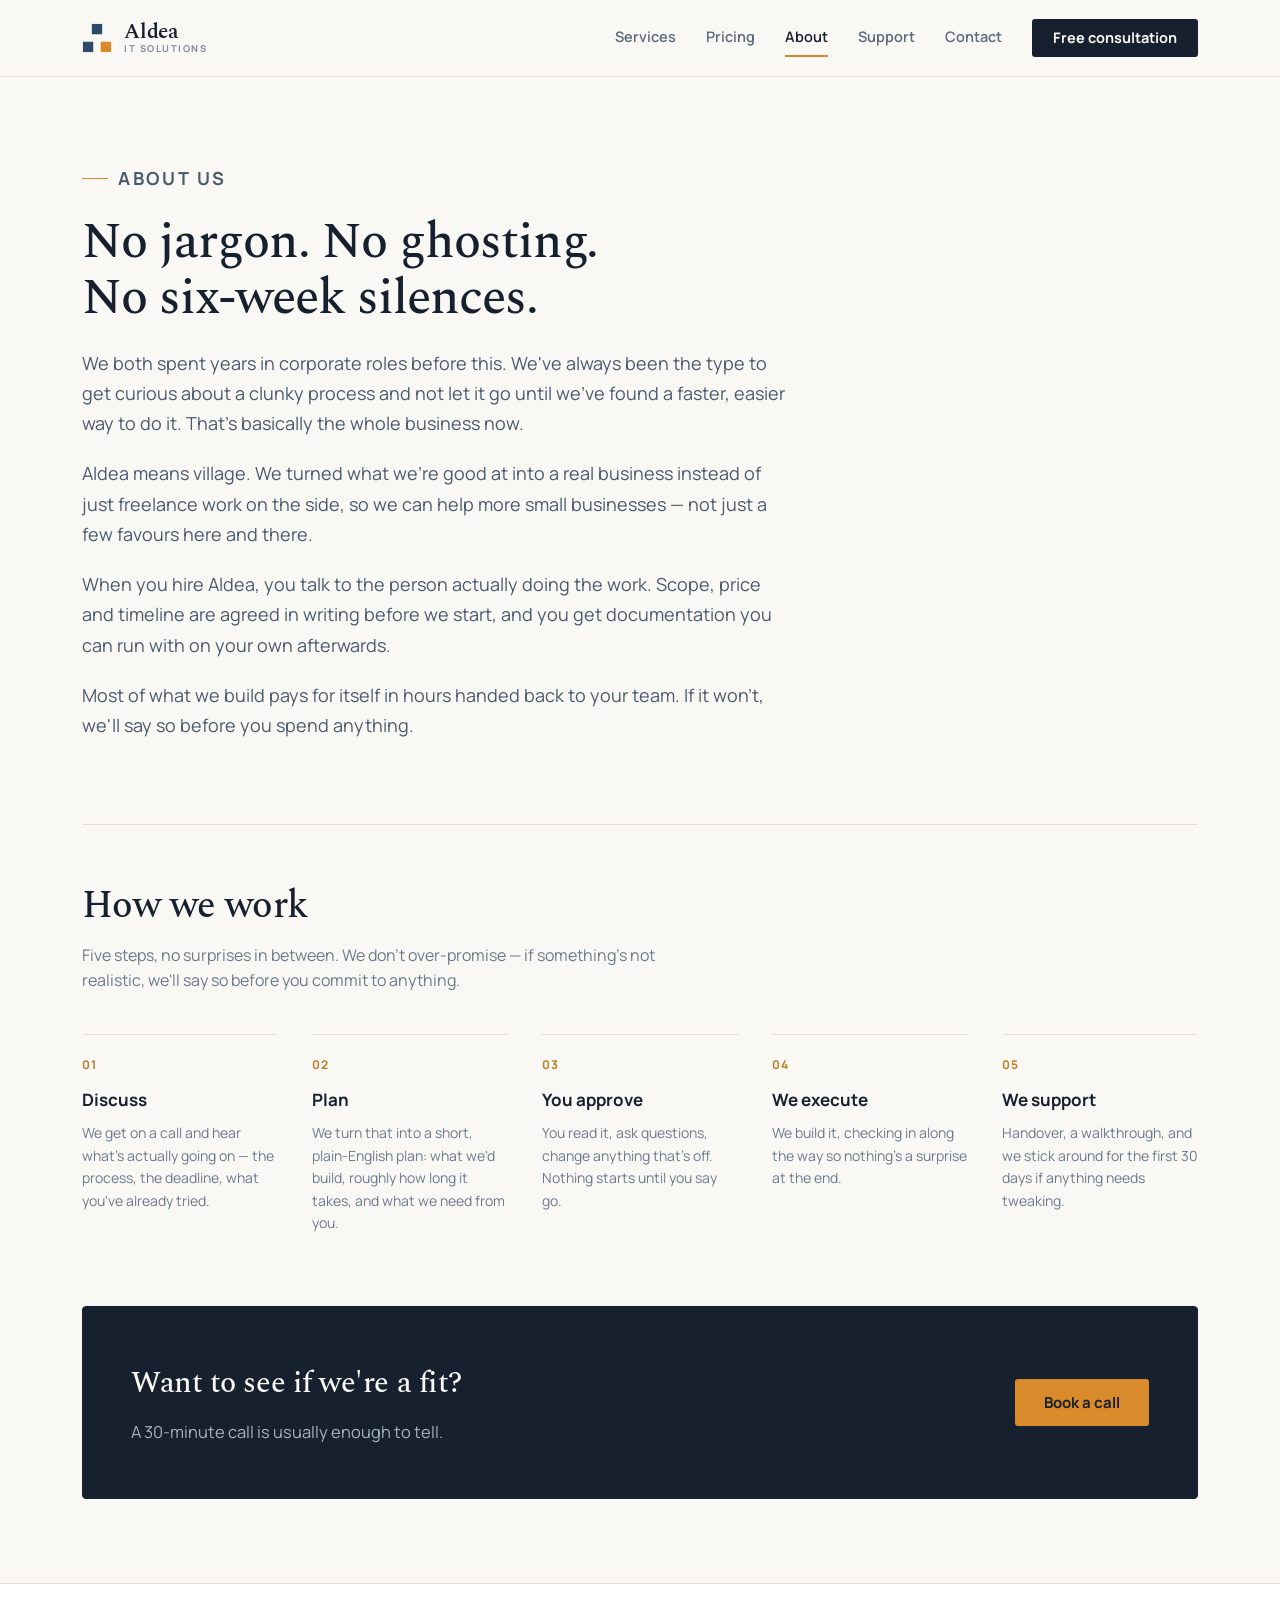
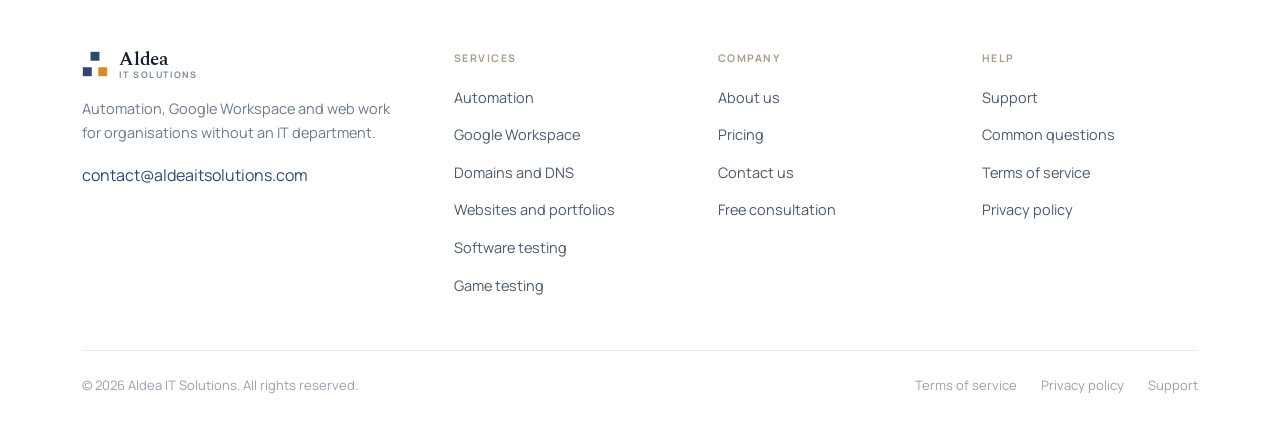
==== about.html @ 559ce342 "Initial commit: Aldea IT Solutions website Co-Authored-By: Claude Sonnet 5 <noreply@anthropic.com>" ====
<!DOCTYPE html>
<html lang="en">
<head>
  <meta charset="utf-8">
  <meta name="viewport" content="width=device-width, initial-scale=1">
  <title>About — Aldea IT Solutions</title>
  <meta name="description" content="No jargon, no ghosting, no six-week silences. Aldea is a two-person IT team — when you hire us, you talk to the person doing the work, with scope and price agreed in writing first.">
  <link rel="icon" href="assets/favicon.svg" type="image/svg+xml">
  <link rel="preconnect" href="https://fonts.googleapis.com">
  <link rel="preconnect" href="https://fonts.gstatic.com" crossorigin>
  <link href="https://fonts.googleapis.com/css2?family=Manrope:wght@400;500;600;700&family=Spectral:ital,wght@0,400;0,500;0,600;1,400&display=swap" rel="stylesheet">
  <link rel="stylesheet" href="assets/styles.css">
  <link href="https://assets.calendly.com/assets/external/widget.css" rel="stylesheet">
  <script src="https://assets.calendly.com/assets/external/widget.js" type="text/javascript" async></script>
</head>
<body>

  <header class="site-header">
    <div class="wrap site-header__inner">
      <a class="brand" href="index.html" aria-label="Aldea IT Solutions — home">
        <svg class="brand__mark" viewBox="0 0 32 32" fill="none" aria-hidden="true">
          <rect x="10.5" y="1" width="11" height="11" fill="#2E4A6B"/>
          <rect x="1" y="20" width="11" height="11" fill="#2E4A6B"/>
          <rect x="20" y="20" width="11" height="11" fill="#D98A2B"/>
        </svg>
        <span class="brand__text">
          <span class="brand__name">Aldea</span>
          <span class="brand__sub">IT Solutions</span>
        </span>
      </a>
      <button class="nav-toggle" type="button" aria-expanded="false" aria-controls="primary-nav" aria-label="Open menu"><span></span></button>
      <nav class="nav" id="primary-nav" aria-label="Primary">
        <a class="nav__link" href="services.html">Services</a>
        <a class="nav__link" href="pricing.html">Pricing</a>
        <a class="nav__link" href="about.html" aria-current="page">About</a>
        <a class="nav__link" href="support.html">Support</a>
        <a class="nav__link" href="contact.html">Contact</a>
        <a class="nav__cta btn btn--dark btn--sm" href="contact.html" onclick="Calendly.initPopupWidget({url:'https://calendly.com/aldeaitsolutions'});return false;">Free consultation</a>
      </nav>
    </div>
  </header>

  <main>
    <section class="section" style="padding-bottom:0">
      <div class="wrap">
        <div class="about-grid">
          <p class="eyebrow">About us</p>
          <h1 class="page-title" style="margin-top:20px">No jargon. No ghosting. No six-week silences.</h1>
          <p>We both spent years in corporate roles before this. We've always been the type to get curious about a clunky process and not let it go until we've found a faster, easier way to do it. That's basically the whole business now.</p>
          <p>Aldea means village. We turned what we're good at into a real business instead of just freelance work on the side, so we can help more small businesses &mdash; not just a few favours here and there.</p>
          <p>When you hire Aldea, you talk to the person actually doing the work. Scope, price and timeline are agreed in writing before we start, and you get documentation you can run with on your own afterwards.</p>
          <p>Most of what we build pays for itself in hours handed back to your team. If it won't, we'll say so before you spend anything.</p>
        </div>
      </div>
    </section>

    <section class="section">
      <div class="wrap">
        <div style="border-top:1px solid var(--border);padding-top:60px">
          <h2 class="section-title" style="margin-bottom:14px">How we work</h2>
          <p style="font-size:16px;color:var(--text-3);line-height:1.6;margin-bottom:40px;max-width:38em;">Five steps, no surprises in between. We don't over-promise &mdash; if something's not realistic, we'll say so before you commit to anything.</p>
          <div class="steps steps--light steps--five">
            <div class="step">
              <div class="step__n">01</div>
              <div class="step__title">Discuss</div>
              <p class="step__body">We get on a call and hear what's actually going on &mdash; the process, the deadline, what you've already tried.</p>
            </div>
            <div class="step">
              <div class="step__n">02</div>
              <div class="step__title">Plan</div>
              <p class="step__body">We turn that into a short, plain-English plan: what we'd build, roughly how long it takes, and what we need from you.</p>
            </div>
            <div class="step">
              <div class="step__n">03</div>
              <div class="step__title">You approve</div>
              <p class="step__body">You read it, ask questions, change anything that's off. Nothing starts until you say go.</p>
            </div>
            <div class="step">
              <div class="step__n">04</div>
              <div class="step__title">We execute</div>
              <p class="step__body">We build it, checking in along the way so nothing's a surprise at the end.</p>
            </div>
            <div class="step">
              <div class="step__n">05</div>
              <div class="step__title">We support</div>
              <p class="step__body">Handover, a walkthrough, and we stick around for the first 30 days if anything needs tweaking.</p>
            </div>
          </div>
        </div>

        <div class="cta-band cta-band--dark" style="margin-top:72px">
          <div>
            <h2 class="cta-band__title">Want to see if we're a fit?</h2>
            <p class="cta-band__text">A 30-minute call is usually enough to tell.</p>
          </div>
          <a class="btn btn--accent" href="contact.html" onclick="Calendly.initPopupWidget({url:'https://calendly.com/aldeaitsolutions'});return false;">Book a call</a>
        </div>
      </div>
    </section>
  </main>

  <footer class="site-footer">
    <div class="wrap">
      <div class="site-footer__grid">
        <div class="foot-brand">
          <div class="foot-brand__row">
            <svg class="brand__mark" viewBox="0 0 32 32" fill="none" aria-hidden="true">
              <rect x="10.5" y="1" width="11" height="11" fill="#2E4A6B"/>
              <rect x="1" y="20" width="11" height="11" fill="#2E4A6B"/>
              <rect x="20" y="20" width="11" height="11" fill="#D98A2B"/>
            </svg>
            <span class="brand__text">
              <span class="brand__name">Aldea</span>
              <span class="brand__sub">IT Solutions</span>
            </span>
          </div>
          <p>Automation, Google Workspace and web work for organisations without an IT department.</p>
          <a href="mailto:contact@aldeaitsolutions.com">contact@aldeaitsolutions.com</a>
        </div>
        <div class="foot-col">
          <div class="foot-col__head">Services</div>
          <ul>
            <li><a href="services.html">Automation</a></li>
            <li><a href="services.html">Google Workspace</a></li>
            <li><a href="services.html">Domains and DNS</a></li>
            <li><a href="services.html">Websites and portfolios</a></li>
            <li><a href="services.html">Software testing</a></li>
            <li><a href="services.html">Game testing</a></li>
          </ul>
        </div>
        <div class="foot-col">
          <div class="foot-col__head">Company</div>
          <ul>
            <li><a href="about.html">About us</a></li>
            <li><a href="pricing.html">Pricing</a></li>
            <li><a href="contact.html">Contact us</a></li>
            <li><a href="contact.html">Free consultation</a></li>
          </ul>
        </div>
        <div class="foot-col">
          <div class="foot-col__head">Help</div>
          <ul>
            <li><a href="support.html">Support</a></li>
            <li><a href="support.html">Common questions</a></li>
            <li><a href="terms.html">Terms of service</a></li>
            <li><a href="privacy.html">Privacy policy</a></li>
          </ul>
        </div>
      </div>
      <div class="foot-bottom">
        <span>&copy; <span data-year>2026</span> Aldea IT Solutions. All rights reserved.</span>
        <div class="foot-bottom__links">
          <a href="terms.html">Terms of service</a>
          <a href="privacy.html">Privacy policy</a>
          <a href="support.html">Support</a>
        </div>
      </div>
    </div>
  </footer>

  <script src="assets/main.js"></script>
</body>
</html>
---- assets/styles.css ----
/* =========================================================================
   Aldea IT Solutions — site styles
   Design tokens taken from the Claude Design mockup (Aldea IT Solutions.dc.html)
   ========================================================================= */

:root {
  /* Surfaces */
  --bg: #FAF8F4;
  --bg-warm: #F4F1EA;
  --surface: #FFFFFF;
  --ink: #16202E;          /* near-black; also the dark section background */

  /* Brand */
  --navy: #2E4A6B;
  --navy-deep: #16202E;
  --amber: #D98A2B;
  --amber-deep: #C07A1F;

  /* Text */
  --text: #16202E;
  --text-2: #4A5A6D;
  --text-3: #6B7A8C;
  --muted: #7C8A9B;
  --muted-2: #96A2B0;
  --tag: #A99C88;

  /* Lines */
  --border: #E4DED4;
  --border-soft: #EFEBE3;
  --border-strong: #C9C1B4;
  --field-border: #DCD5C9;

  /* Dark section */
  --on-dark: #FAF8F4;
  --on-dark-2: #A7B3C1;
  --on-dark-border: #3A4757;

  --radius: 4px;
  --radius-sm: 3px;
  --wrap: 1180px;
  --pad: 32px;

  --serif: "Spectral", Georgia, "Times New Roman", serif;
  --sans: "Manrope", system-ui, -apple-system, "Segoe UI", Roboto, sans-serif;
}

/* ---------- Reset-ish ---------- */
*, *::before, *::after { box-sizing: border-box; }
html { -webkit-text-size-adjust: 100%; scroll-behavior: smooth; }
body {
  margin: 0;
  font-family: var(--sans);
  font-size: 16px;
  line-height: 1.6;
  color: var(--text);
  background: var(--bg);
  -webkit-font-smoothing: antialiased;
  text-rendering: optimizeLegibility;
}
img, svg { max-width: 100%; display: block; }
a { color: var(--navy); text-decoration: none; }
a:hover { color: var(--amber-deep); }
h1, h2, h3, h4, p { margin: 0; }
input, textarea, select, button { font-family: inherit; font-size: inherit; color: inherit; }
::selection { background: #F1DDBD; }
:focus-visible { outline: 2px solid var(--navy); outline-offset: 2px; border-radius: 2px; }

/* ---------- Layout helpers ---------- */
.wrap { max-width: var(--wrap); margin: 0 auto; padding: 0 var(--pad); }
.section { padding: 84px 0; }
.section--tight { padding: 60px 0; }
.section--dark { background: var(--ink); color: var(--on-dark); }
.section--warm { background: var(--bg-warm); border-block: 1px solid var(--border); }
.stack > * + * { margin-top: 1rem; }
.center { text-align: center; }

.eyebrow {
  display: inline-flex; align-items: center; gap: 10px;
  font-size: 11.5px; font-weight: 700; letter-spacing: 0.15em;
  text-transform: uppercase; color: var(--amber-deep); margin: 0;
}
.eyebrow::before {
  content: ""; width: 26px; height: 1px; background: var(--amber); flex: none;
}
.eyebrow--plain::before { display: none; }

.section-title {
  font-family: var(--serif); font-weight: 500; letter-spacing: -0.015em;
  font-size: clamp(28px, 3.4vw, 38px); line-height: 1.15; text-wrap: balance;
}
.section-lead {
  font-size: 17px; color: var(--text-3); line-height: 1.6; max-width: 34em;
  margin-top: 14px;
}
.section__head { margin-bottom: 44px; }
.section__head--row {
  display: flex; align-items: flex-end; justify-content: space-between;
  gap: 30px; flex-wrap: wrap;
}

.link-arrow {
  font-size: 14.5px; font-weight: 700; color: var(--navy);
  border-bottom: 1px solid var(--border-strong); padding-bottom: 2px;
  white-space: nowrap;
}
.link-arrow:hover { border-color: var(--navy); color: var(--navy); }

/* ---------- Buttons ---------- */
.btn {
  display: inline-block; cursor: pointer; border: 1px solid transparent;
  font-size: 15px; font-weight: 700; line-height: 1;
  padding: 15px 28px; border-radius: var(--radius-sm);
  transition: background-color .15s ease, border-color .15s ease, color .15s ease;
}
.btn--primary { background: var(--navy); color: var(--on-dark); }
.btn--primary:hover { background: var(--navy-deep); color: var(--on-dark); }
.btn--dark { background: var(--ink); color: var(--on-dark); }
.btn--dark:hover { background: var(--navy); color: var(--on-dark); }
.btn--accent { background: var(--amber); color: var(--ink); }
.btn--accent:hover { background: var(--amber-deep); color: var(--ink); }
.btn--outline { border-color: var(--border-strong); color: var(--ink); background: transparent; }
.btn--outline:hover { border-color: var(--ink); color: var(--ink); }
.btn--sm { padding: 11px 20px; font-size: 14.5px; }

/* ---------- Header ---------- */
.site-header {
  position: sticky; top: 0; z-index: 50;
  background: rgba(250, 248, 244, 0.92);
  backdrop-filter: blur(10px);
  -webkit-backdrop-filter: blur(10px);
  border-bottom: 1px solid var(--border);
}
.site-header__inner {
  height: 76px; display: flex; align-items: center; justify-content: space-between; gap: 28px;
}
.brand { display: flex; align-items: center; gap: 12px; }
.brand__mark { width: 30px; height: 30px; flex: none; }
.brand__text { display: flex; flex-direction: column; gap: 1px; line-height: 1; }
.brand__name {
  font-family: var(--serif); font-size: 21px; font-weight: 600;
  letter-spacing: -0.01em; color: var(--text);
}
.brand__sub {
  font-size: 9.5px; font-weight: 700; letter-spacing: 0.16em;
  text-transform: uppercase; color: var(--muted);
}

.nav { display: flex; align-items: center; gap: 30px; }
.nav__link {
  font-size: 14.5px; font-weight: 600; color: #5A6A7C;
  padding: 6px 0; border-bottom: 2px solid transparent;
}
.nav__link:hover { color: var(--text); }
.nav__link[aria-current="page"] { color: var(--text); border-bottom-color: var(--amber); }

.nav-toggle {
  display: none; width: 42px; height: 42px; border: 1px solid var(--border);
  background: var(--surface); border-radius: var(--radius-sm); cursor: pointer;
  padding: 0; align-items: center; justify-content: center;
}
.nav-toggle span, .nav-toggle span::before, .nav-toggle span::after {
  content: ""; display: block; width: 18px; height: 2px; background: var(--ink);
  transition: transform .2s ease, opacity .2s ease;
}
.nav-toggle span { position: relative; }
.nav-toggle span::before { position: absolute; top: -6px; left: 0; }
.nav-toggle span::after { position: absolute; top: 6px; left: 0; }
.nav-toggle[aria-expanded="true"] span { background: transparent; }
.nav-toggle[aria-expanded="true"] span::before { transform: translateY(6px) rotate(45deg); }
.nav-toggle[aria-expanded="true"] span::after { transform: translateY(-6px) rotate(-45deg); }

/* ---------- Hero ---------- */
.hero { padding: 92px 0 76px; }
.hero__grid {
  display: grid; grid-template-columns: 1.15fr 0.85fr; gap: 72px; align-items: start;
}
.hero__title {
  font-family: var(--serif); font-weight: 500; letter-spacing: -0.02em;
  font-size: clamp(38px, 4.6vw, 60px); line-height: 1.06; margin: 24px 0;
  text-wrap: pretty;
}
.hero__lead {
  font-size: 18.5px; line-height: 1.62; color: var(--text-2);
  max-width: 30em; margin-bottom: 34px; text-wrap: pretty;
}
.hero__actions { display: flex; gap: 14px; flex-wrap: wrap; margin-bottom: 30px; }
.hero__note { font-size: 13.5px; color: var(--muted); }

.hero__card {
  background: var(--surface); border: 1px solid var(--border);
  border-radius: var(--radius); padding: 30px 30px 24px;
}
.hero__card-head {
  font-size: 11.5px; font-weight: 700; letter-spacing: 0.14em;
  text-transform: uppercase; color: var(--muted); margin-bottom: 22px;
}

/* ---------- Checklist ---------- */
.checklist { display: flex; flex-direction: column; gap: 18px; list-style: none; margin: 0; padding: 0; }
.checklist li { display: grid; grid-template-columns: 20px 1fr; gap: 12px; align-items: start; }
.checklist svg { margin-top: 5px; }
.checklist b { display: block; font-size: 15px; font-weight: 700; line-height: 1.35; }
.checklist span { display: block; font-size: 13.5px; color: var(--text-3); line-height: 1.5; margin-top: 3px; }

/* ---------- Trust bar ---------- */
.trust { display: grid; grid-template-columns: repeat(3, 1fr); gap: 40px; padding: 34px 0; }
.trust__big {
  font-family: var(--serif); font-size: 25px; font-weight: 600; letter-spacing: -0.01em;
}
.trust__small { font-size: 14px; color: #5A6A7C; line-height: 1.5; margin-top: 5px; }

/* ---------- Problems ---------- */
.problems {
  display: grid; grid-template-columns: repeat(2, 1fr); gap: 1px;
  background: var(--border); border: 1px solid var(--border);
  border-radius: var(--radius); overflow: hidden;
}
.problem { background: var(--surface); padding: 34px; }
.problem__pain {
  font-family: var(--serif); font-size: 20px; font-weight: 500; line-height: 1.4;
  margin-bottom: 16px; text-wrap: pretty;
}
.problem__fix { display: flex; align-items: baseline; gap: 9px; }
.problem__fix b {
  font-size: 10.5px; font-weight: 700; letter-spacing: 0.13em; text-transform: uppercase;
  color: var(--amber-deep); white-space: nowrap;
}
.problem__fix span { font-size: 15px; color: var(--text-2); line-height: 1.55; }

/* ---------- Card grid ---------- */
.cards { display: grid; grid-template-columns: repeat(3, 1fr); gap: 22px; }
.card {
  background: var(--surface); border: 1px solid var(--border);
  border-radius: var(--radius); padding: 28px 26px 26px;
  transition: border-color .15s ease;
}
.card:hover { border-color: var(--border-strong); }
.card__tag {
  font-size: 10.5px; font-weight: 700; letter-spacing: 0.13em; text-transform: uppercase;
  color: var(--tag); margin-bottom: 16px;
}
.card__title { font-size: 17.5px; font-weight: 700; line-height: 1.35; margin-bottom: 10px; }
.card__body { font-size: 14.5px; color: var(--text-3); line-height: 1.6; }

/* ---------- Steps ---------- */
.steps { display: grid; grid-template-columns: repeat(4, 1fr); gap: 34px; }
.step { border-top: 1px solid var(--on-dark-border); padding-top: 20px; }
.step__n {
  font-size: 12px; font-weight: 700; color: var(--amber);
  letter-spacing: 0.1em; margin-bottom: 12px;
}
.step__title { font-size: 17px; font-weight: 700; margin-bottom: 9px; color: var(--on-dark); }
.step__body { font-size: 14px; color: var(--on-dark-2); line-height: 1.6; }

/* light steps variant (pricing, about) */
.steps--light .step { border-top-color: var(--border); }
.steps--light .step__n { color: var(--amber-deep); }
.steps--light .step__title { color: var(--text); }
.steps--light .step__body { color: var(--text-3); }
.steps--five { grid-template-columns: repeat(5, 1fr); }

/* ---------- CTA band ---------- */
.cta-band {
  border: 1px solid var(--border); background: var(--surface);
  border-radius: var(--radius); padding: 52px 48px;
  display: grid; grid-template-columns: 1fr auto; gap: 40px; align-items: center;
}
.cta-band--dark { background: var(--ink); border-color: var(--ink); color: var(--on-dark); }
.cta-band__title {
  font-family: var(--serif); font-weight: 500; letter-spacing: -0.015em;
  font-size: clamp(24px, 2.6vw, 30px); margin-bottom: 12px;
}
.cta-band--dark .cta-band__title { color: var(--on-dark); }
.cta-band__text { font-size: 16.5px; color: var(--text-3); line-height: 1.6; max-width: 40em; }
.cta-band--dark .cta-band__text { color: var(--on-dark-2); }

/* ---------- Page intro (subpages) ---------- */
.page-head { padding: 76px 0 0; }
.page-head__inner { max-width: 44em; }
.page-title {
  font-family: var(--serif); font-weight: 500; letter-spacing: -0.02em;
  font-size: clamp(32px, 4vw, 50px); line-height: 1.12; margin: 20px 0 22px;
  text-wrap: balance;
}
.page-head__lead { font-size: 18px; color: var(--text-2); line-height: 1.62; }

/* ---------- Services pillars ---------- */
.pillars {
  display: flex; flex-direction: column; gap: 1px;
  background: var(--border); border: 1px solid var(--border); border-radius: var(--radius);
  overflow: hidden;
}
.pillar {
  background: var(--surface); padding: 44px 40px;
  display: grid; grid-template-columns: 0.9fr 1.4fr; gap: 48px;
}
.pillar__num {
  font-size: 10.5px; font-weight: 700; letter-spacing: 0.13em; text-transform: uppercase;
  color: var(--tag); margin-bottom: 14px;
}
.pillar__title {
  font-family: var(--serif); font-size: 27px; font-weight: 500; letter-spacing: -0.015em;
  line-height: 1.25; margin-bottom: 14px;
}
.pillar__intro { font-size: 15px; color: var(--text-3); line-height: 1.6; }
.pillar__items { display: flex; flex-direction: column; gap: 22px; }
.pillar__item { display: grid; grid-template-columns: 20px 1fr; gap: 14px; align-items: start; }
.pillar__item svg { margin-top: 5px; }
.pillar__item b { display: block; font-size: 16px; font-weight: 700; margin-bottom: 5px; }
.pillar__item p { font-size: 14.5px; color: var(--text-3); line-height: 1.6; }

.note-cards { display: grid; grid-template-columns: 1fr 1fr; gap: 22px; margin-top: 22px; }
.note-card {
  background: var(--bg-warm); border: 1px solid var(--border);
  border-radius: var(--radius); padding: 32px 30px;
}
.note-card b { display: block; font-size: 17px; font-weight: 700; margin-bottom: 10px; }
.note-card p { font-size: 14.5px; color: #5A6A7C; line-height: 1.65; }
.note-card p + a { display: inline-block; margin-top: 14px; }

/* ---------- Pricing models ---------- */
.models { display: grid; grid-template-columns: repeat(4, 1fr); gap: 18px; margin-bottom: 22px; }
.model {
  background: var(--surface); border: 1px solid var(--border);
  border-radius: var(--radius); padding: 34px 30px 30px;
  display: flex; flex-direction: column;
}
.model__tag {
  font-size: 10.5px; font-weight: 700; letter-spacing: 0.13em; text-transform: uppercase;
  color: var(--tag); margin-bottom: 16px;
}
.model__title {
  font-family: var(--serif); font-size: 24px; font-weight: 500; line-height: 1.25;
  margin-bottom: 12px;
}
.model__body { font-size: 15px; color: var(--text-3); line-height: 1.6; margin-bottom: 24px; }
.model__points { list-style: none; margin: auto 0 0; padding: 0; display: flex; flex-direction: column; gap: 12px; }
.model__points li { display: grid; grid-template-columns: 16px 1fr; gap: 10px; align-items: start; }
.model__points svg { margin-top: 5px; }
.model__points span { font-size: 14px; color: var(--text-2); line-height: 1.55; }

.quote-box {
  background: var(--bg-warm); border: 1px solid var(--border);
  border-radius: var(--radius); padding: 40px 38px;
}
.quote-box .section-title { font-size: 25px; margin-bottom: 26px; }

/* ---------- About ---------- */
.about-grid {
  max-width: 44em;
}
.about-grid p { font-size: 18px; color: var(--text-2); line-height: 1.68; }
.about-grid p + p { margin-top: 20px; }

.glance {
  background: var(--surface); border: 1px solid var(--border);
  border-radius: var(--radius); padding: 32px 30px;
}
.glance__head {
  font-size: 11.5px; font-weight: 700; letter-spacing: 0.14em; text-transform: uppercase;
  color: var(--muted); margin-bottom: 22px;
}
.glance dl { margin: 0; display: flex; flex-direction: column; gap: 20px; }
.glance div { border-bottom: 1px solid var(--border-soft); padding-bottom: 18px; }
.glance div:last-child { border-bottom: 0; padding-bottom: 0; }
.glance dt {
  font-size: 12px; font-weight: 700; letter-spacing: 0.1em; text-transform: uppercase;
  color: var(--tag); margin-bottom: 6px;
}
.glance dd { margin: 0; font-size: 15.5px; color: var(--text); line-height: 1.5; }

.values { display: grid; grid-template-columns: repeat(3, 1fr); gap: 34px; }
.value b { display: block; font-size: 18px; font-weight: 700; margin-bottom: 10px; }
.value p { font-size: 15px; color: var(--text-3); line-height: 1.65; }
.value::before {
  content: ""; display: block; width: 30px; height: 2px; background: var(--amber);
  margin-bottom: 18px;
}

/* ---------- Contact / Support forms ---------- */
.contact-grid { display: grid; grid-template-columns: 0.85fr 1.15fr; gap: 72px; align-items: start; }
.support-grid { display: grid; grid-template-columns: 1.05fr 0.95fr; gap: 60px; align-items: start; }

.contact-info { display: flex; flex-direction: column; gap: 26px; margin-top: 40px; }
.contact-info div { border-top: 1px solid var(--border); padding-top: 20px; }
.contact-info dt {
  font-size: 11.5px; font-weight: 700; letter-spacing: 0.12em; text-transform: uppercase;
  color: var(--tag); margin-bottom: 7px;
}
.contact-info dd { margin: 0; font-size: 16.5px; font-weight: 600; }

.form-card {
  background: var(--surface); border: 1px solid var(--border);
  border-radius: var(--radius); padding: 40px 38px;
}
.form-card__head {
  font-size: 11.5px; font-weight: 700; letter-spacing: 0.14em; text-transform: uppercase;
  color: var(--muted); margin-bottom: 28px;
}
.form-row { display: grid; grid-template-columns: 1fr 1fr; gap: 20px; margin-bottom: 20px; }
.field { display: flex; flex-direction: column; gap: 8px; margin-bottom: 20px; }
.field--last { margin-bottom: 12px; }
.field > span { font-size: 13px; font-weight: 700; color: var(--text); }
.field input, .field textarea, .field select {
  padding: 12px 13px; border: 1px solid var(--field-border); border-radius: var(--radius-sm);
  background: #FCFBF8; color: var(--text); outline: none; width: 100%;
  transition: border-color .15s ease;
}
.field textarea { resize: vertical; line-height: 1.55; min-height: 120px; }
.field input:focus, .field textarea:focus, .field select:focus { border-color: var(--navy); }

.seg { display: flex; gap: 10px; }
.seg input { position: absolute; opacity: 0; pointer-events: none; }
.seg label {
  flex: 1; text-align: center; font-size: 13.5px; font-weight: 600; cursor: pointer;
  padding: 11px 8px; border-radius: var(--radius-sm);
  border: 1px solid var(--field-border); background: #FCFBF8; color: #5A6A7C;
}
.seg input:checked + label { background: var(--ink); color: var(--on-dark); border-color: var(--ink); }
.seg input:focus-visible + label { outline: 2px solid var(--navy); outline-offset: 2px; }

.form-foot { display: flex; align-items: center; gap: 20px; flex-wrap: wrap; margin-top: 4px; }
.form-foot span { font-size: 13px; color: var(--muted); }
.form-hp { position: absolute; left: -9999px; width: 1px; height: 1px; overflow: hidden; }

/* ---------- FAQ ---------- */
.faq { border-top: 1px solid var(--border); }
.faq details { border-bottom: 1px solid var(--border); }
.faq summary {
  display: flex; align-items: center; justify-content: space-between; gap: 20px;
  padding: 19px 2px; cursor: pointer; list-style: none;
  font-size: 15.5px; font-weight: 600; line-height: 1.45;
}
.faq summary::-webkit-details-marker { display: none; }
.faq summary::after {
  content: "+"; font-size: 19px; color: var(--amber-deep); font-weight: 500; line-height: 1;
  flex: none;
}
.faq details[open] summary::after { content: "\2212"; }
.faq p { font-size: 14.5px; color: var(--text-3); line-height: 1.65; padding: 0 2px 20px; max-width: 42em; }

/* ---------- Legal ---------- */
.legal { max-width: 46em; }
.legal__updated { font-size: 14px; color: var(--muted-2); margin: 12px 0 28px; }
.legal__callout {
  background: var(--bg-warm); border-left: 2px solid var(--amber);
  padding: 16px 20px; margin-bottom: 48px;
}
.legal__callout p { font-size: 14px; color: #5A6A7C; line-height: 1.6; }
.legal__sections { display: flex; flex-direction: column; gap: 38px; }
.legal__sections h2 {
  font-family: var(--serif); font-size: 22px; font-weight: 500; letter-spacing: -0.01em;
  margin-bottom: 12px;
}
.legal__sections p { font-size: 16px; color: var(--text-2); line-height: 1.7; }
.legal__foot {
  margin-top: 56px; border-top: 1px solid var(--border); padding-top: 28px;
  font-size: 15px; color: var(--text-3); line-height: 1.65;
}

/* ---------- Confirmation (thanks) ---------- */
.confirm { max-width: 34em; margin: 0 auto; text-align: center; padding: 40px 0 20px; }
.confirm svg { margin: 0 auto 22px; }
.confirm h1 {
  font-family: var(--serif); font-size: 30px; font-weight: 500; margin-bottom: 12px;
}
.confirm p { font-size: 15.5px; color: var(--text-3); line-height: 1.6; margin-bottom: 26px; }

/* ---------- Footer ---------- */
.site-footer { background: var(--surface); border-top: 1px solid var(--border); }
.site-footer__grid {
  display: grid; grid-template-columns: 1.5fr 1fr 1fr 1fr; gap: 48px;
  padding: 66px 0 52px;
}
.foot-brand__row { display: flex; align-items: center; gap: 11px; margin-bottom: 18px; }
.foot-brand .brand__mark { width: 26px; height: 26px; }
.foot-brand .brand__name { font-size: 19px; }
.foot-brand .brand__sub { font-size: 9px; }
.foot-brand p { font-size: 14.5px; color: var(--text-3); line-height: 1.65; max-width: 26em; margin-bottom: 18px; }
.foot-col__head {
  font-size: 10.5px; font-weight: 700; letter-spacing: 0.14em; text-transform: uppercase;
  color: var(--tag); margin-bottom: 18px;
}
.foot-col ul { list-style: none; margin: 0; padding: 0; display: flex; flex-direction: column; gap: 12px; }
.foot-col a { font-size: 14.5px; color: var(--text-2); }
.foot-col a:hover { color: var(--amber-deep); }
.foot-bottom {
  border-top: 1px solid var(--border-soft); padding: 24px 0 30px;
  display: flex; align-items: center; justify-content: space-between; gap: 24px; flex-wrap: wrap;
}
.foot-bottom, .foot-bottom a { font-size: 13px; color: var(--muted-2); }
.foot-bottom a:hover { color: var(--ink); }
.foot-bottom__links { display: flex; gap: 24px; flex-wrap: wrap; }

/* =========================================================================
   Responsive
   ========================================================================= */
@media (max-width: 1000px) {
  .hero__grid { grid-template-columns: 1fr; gap: 44px; }
  .about-grid { grid-template-columns: 1fr; gap: 40px; }
  .contact-grid, .support-grid { grid-template-columns: 1fr; gap: 44px; }
  .pillar { grid-template-columns: 1fr; gap: 26px; }
  .steps { grid-template-columns: repeat(2, 1fr); gap: 28px 34px; }
  .models { grid-template-columns: repeat(2, 1fr); }
  .site-footer__grid { grid-template-columns: 1fr 1fr; gap: 40px; }
}

@media (max-width: 860px) {
  :root { --pad: 24px; }
  .nav-toggle { display: inline-flex; }
  .nav {
    position: absolute; left: 0; right: 0; top: 100%;
    flex-direction: column; align-items: stretch; gap: 0;
    background: var(--bg); border-bottom: 1px solid var(--border);
    padding: 8px var(--pad) 20px; display: none;
  }
  .nav.is-open { display: flex; }
  .nav__link { padding: 14px 0; border-bottom: 1px solid var(--border-soft); }
  .nav__link[aria-current="page"] { border-bottom-color: var(--border-soft); color: var(--amber-deep); }
  .nav__cta { margin-top: 14px; text-align: center; }
  .section { padding: 60px 0; }
  .cards { grid-template-columns: 1fr 1fr; }
  .cta-band { grid-template-columns: 1fr; gap: 26px; padding: 36px 30px; }
  .note-cards { grid-template-columns: 1fr; }
  .quote-box .steps { grid-template-columns: 1fr 1fr; }
}

@media (max-width: 620px) {
  .problems { grid-template-columns: 1fr; }
  .trust { grid-template-columns: 1fr; gap: 22px; }
  .cards { grid-template-columns: 1fr; }
  .models { grid-template-columns: 1fr; }
  .values { grid-template-columns: 1fr; gap: 26px; }
  .steps, .quote-box .steps { grid-template-columns: 1fr; }
  .form-row { grid-template-columns: 1fr; gap: 0; }
  .site-footer__grid { grid-template-columns: 1fr; gap: 32px; }
  .hero { padding: 60px 0 56px; }
  .form-card { padding: 30px 24px; }
}

@media (prefers-reduced-motion: reduce) {
  * { scroll-behavior: auto !important; transition: none !important; }
}
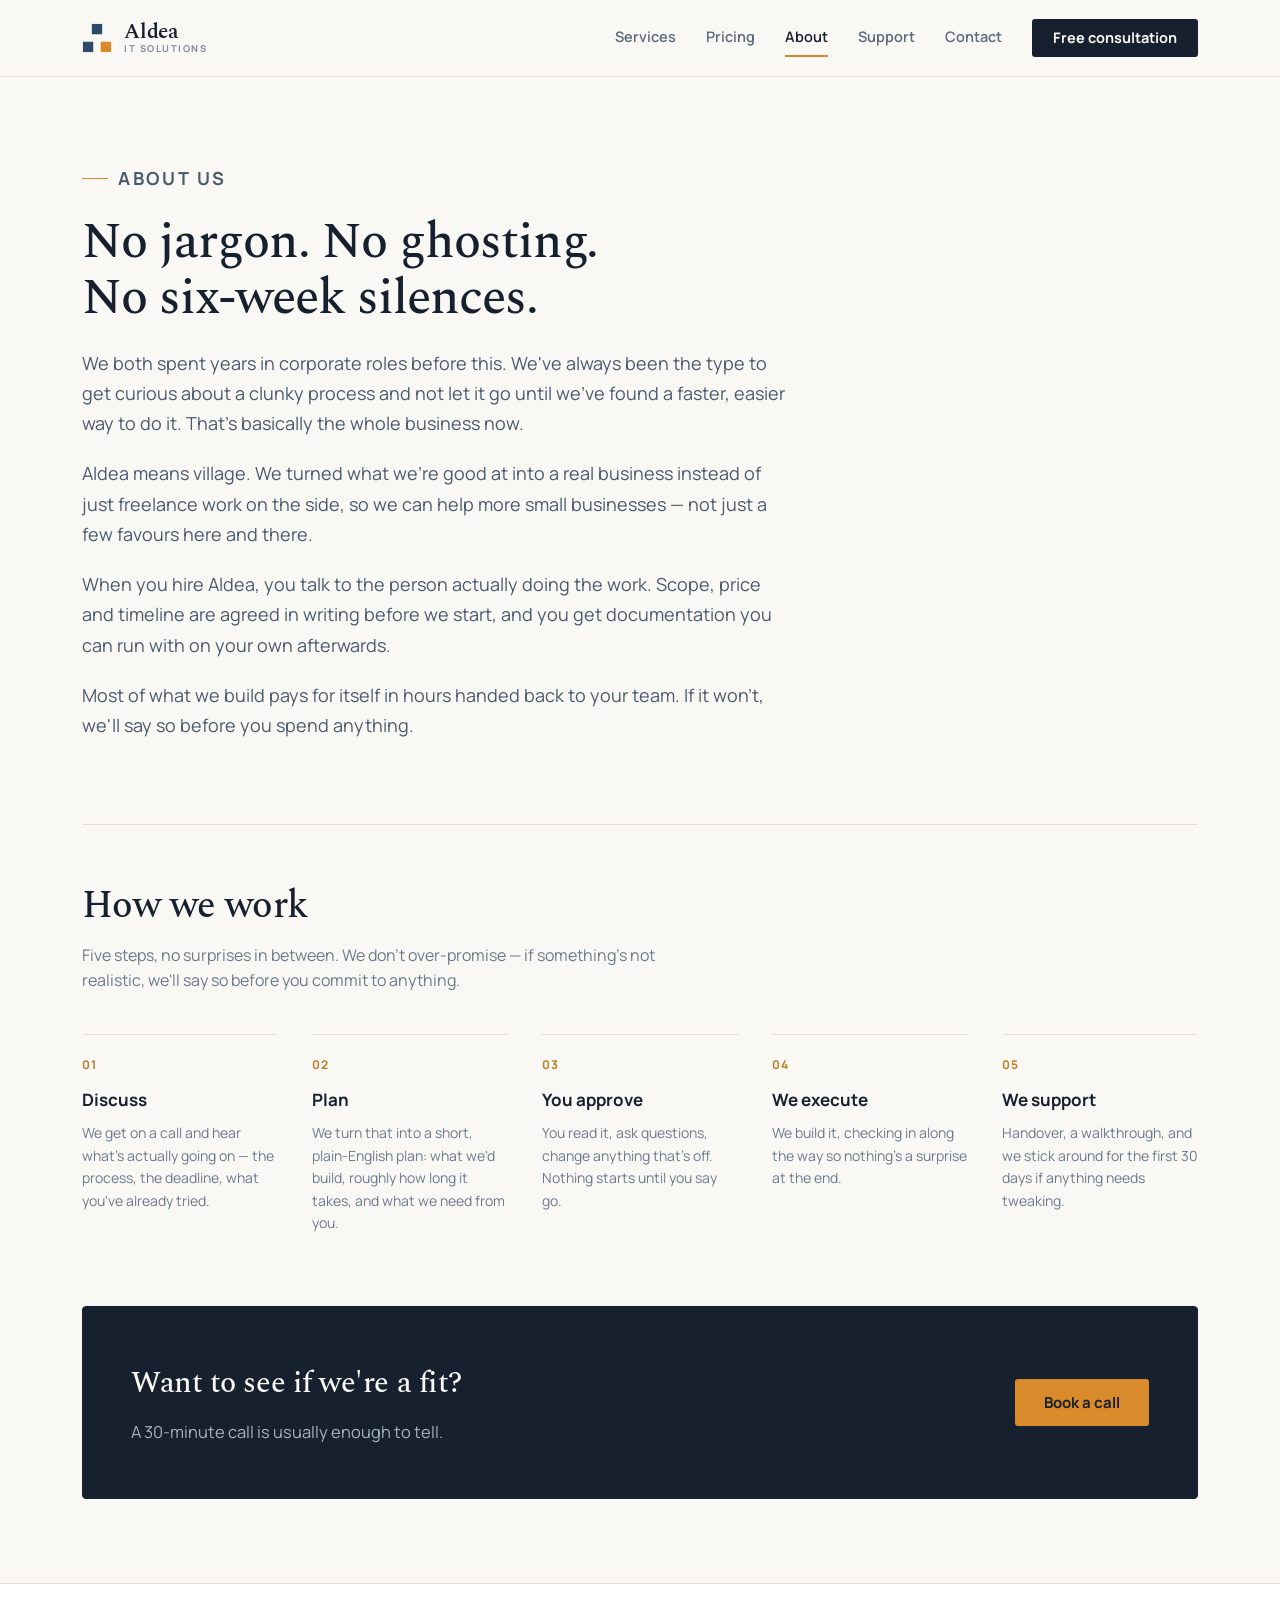
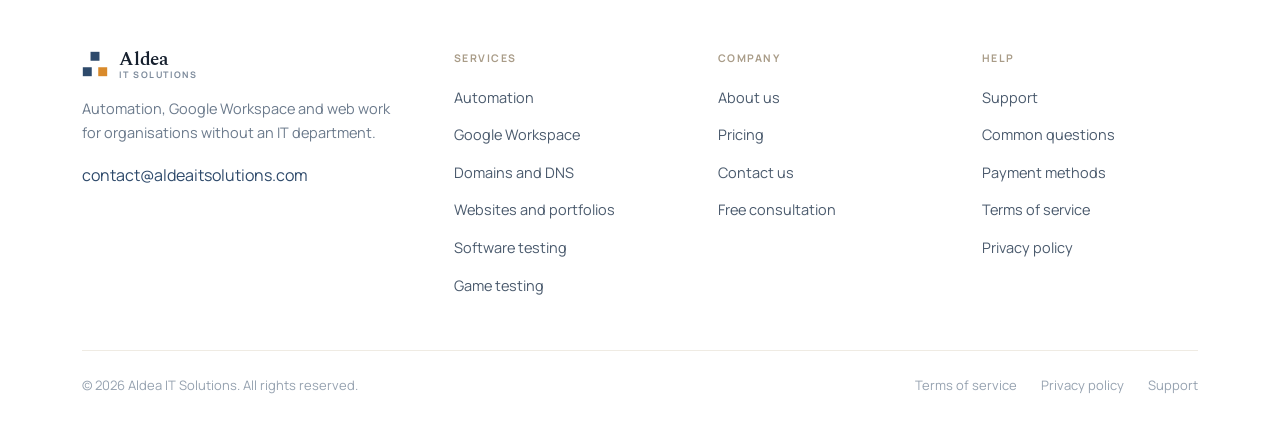
==== commit 31130187: "Add payment methods panel to pricing page + footer link - New How you can pay panel on pricing.html " ====
--- a/about.html
+++ b/about.html
@@ -142,6 +142,7 @@
           <ul>
             <li><a href="support.html">Support</a></li>
             <li><a href="support.html">Common questions</a></li>
+            <li><a href="pricing.html#payment">Payment methods</a></li>
             <li><a href="terms.html">Terms of service</a></li>
             <li><a href="privacy.html">Privacy policy</a></li>
           </ul>
--- a/assets/styles.css
+++ b/assets/styles.css
@@ -344,6 +344,21 @@
   border-radius: var(--radius); padding: 40px 38px;
 }
 .quote-box .section-title { font-size: 25px; margin-bottom: 26px; }
+
+.pay-panel {
+  margin-top: 22px; background: var(--surface); border: 1px solid var(--border);
+  border-radius: var(--radius); padding: 32px 34px;
+}
+.pay-panel__title { font-size: 17px; font-weight: 700; margin-bottom: 8px; }
+.pay-panel__note { font-size: 14.5px; color: var(--text-3); line-height: 1.6; margin: 0 0 20px; max-width: 38em; }
+.pay-methods { display: flex; flex-wrap: wrap; gap: 14px; }
+.pay-chip {
+  display: inline-flex; align-items: center; gap: 10px;
+  border: 1px solid var(--border); background: var(--bg-warm);
+  border-radius: var(--radius-sm); padding: 10px 16px;
+  font-size: 14px; font-weight: 600; color: var(--text);
+}
+.pay-chip svg { flex: none; }
 
 /* ---------- About ---------- */
 .about-grid {
